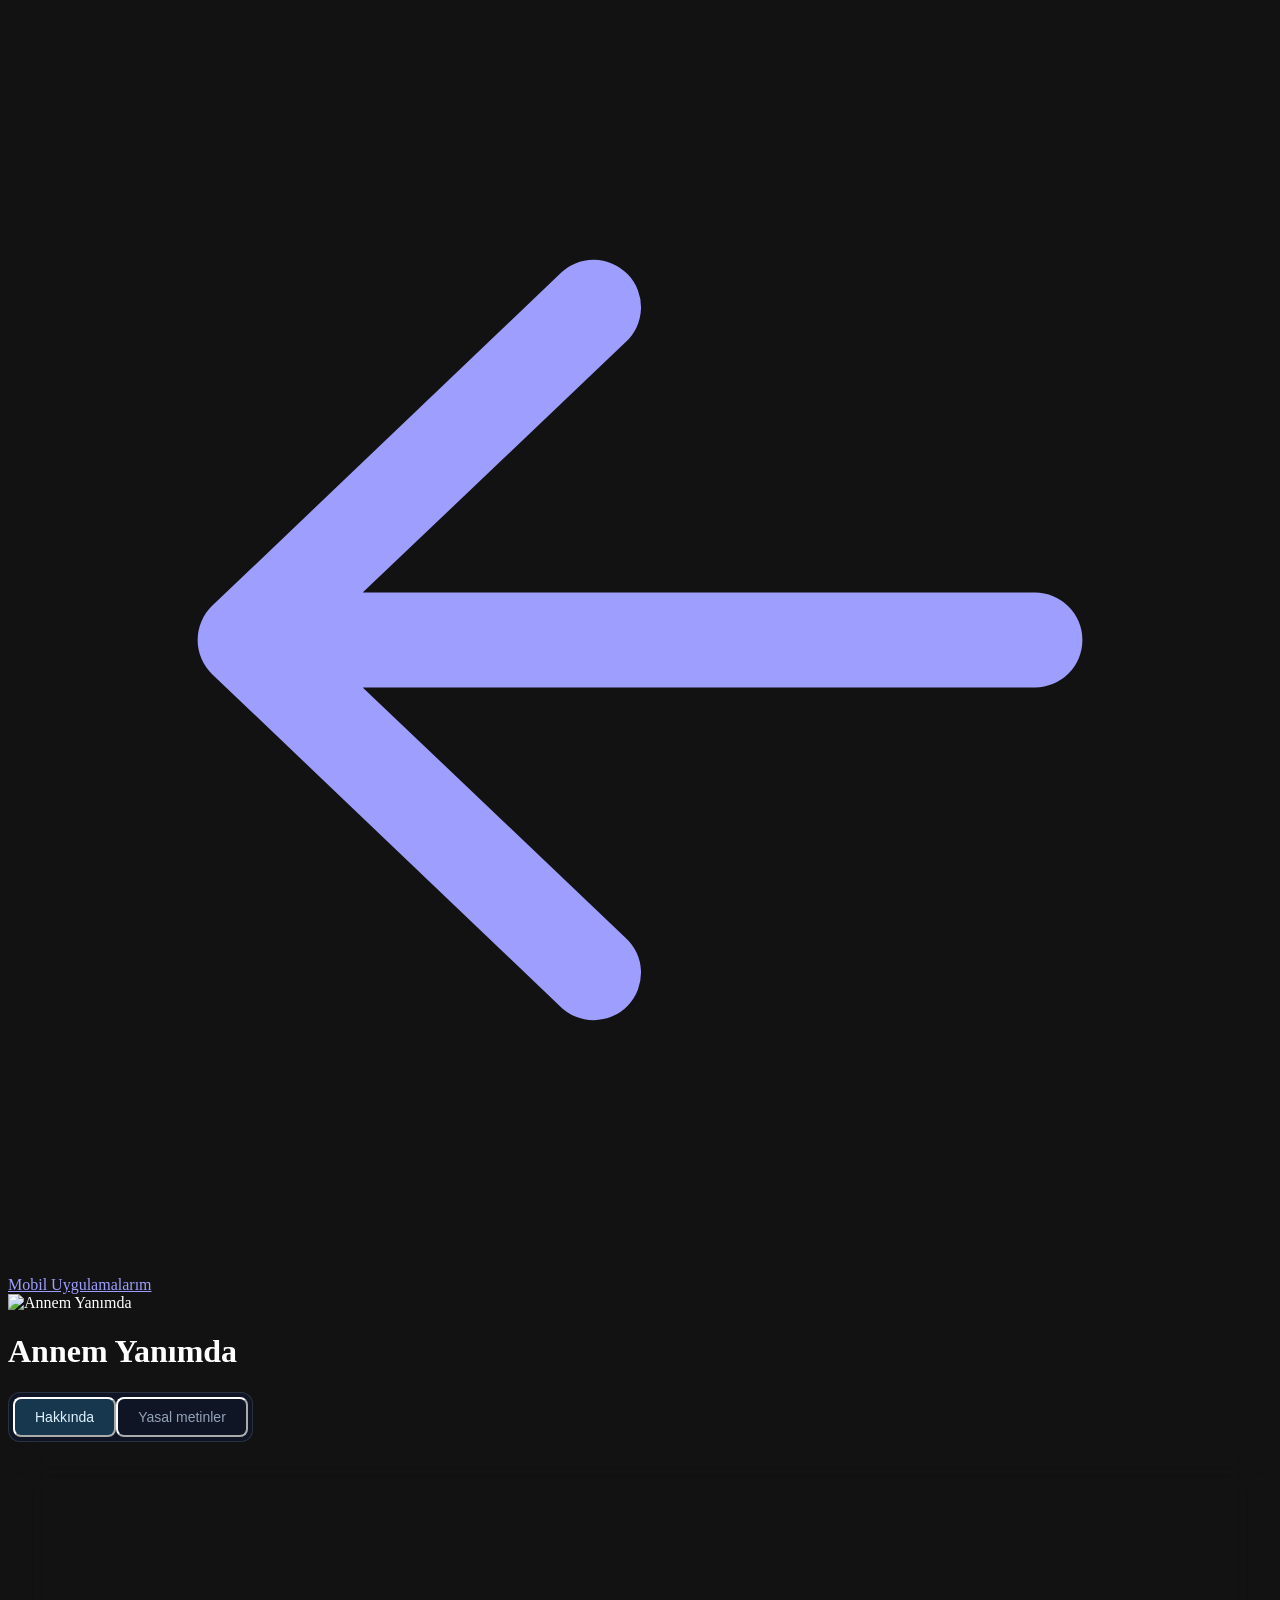
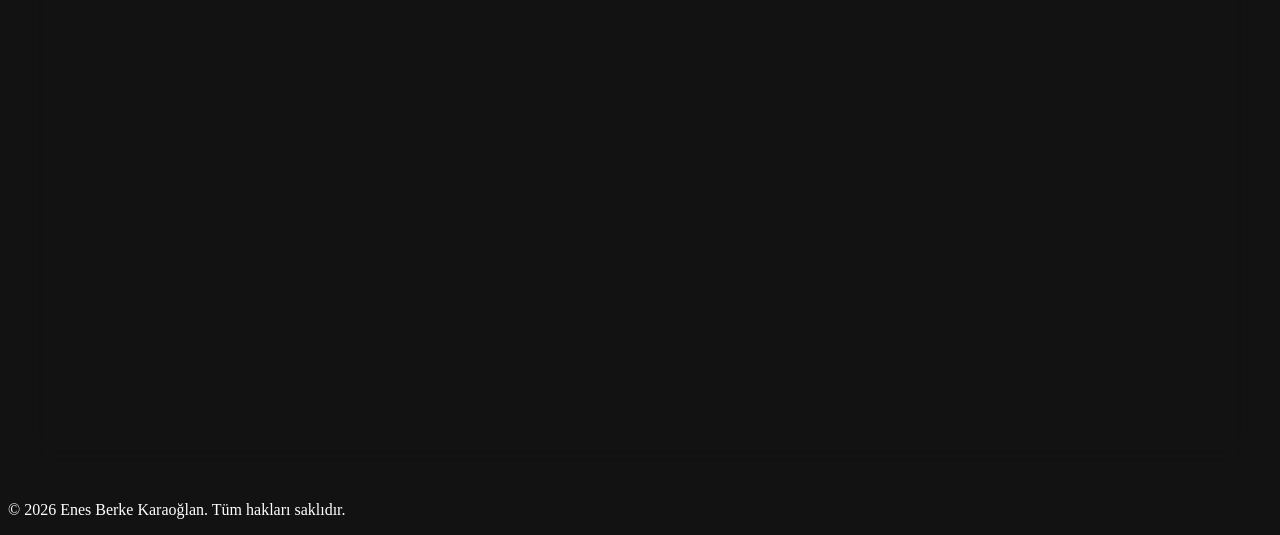
==== annem-yanimda.html @ ff44aa03 "flowday mobilr app upgrade" ====
<!DOCTYPE html>
<html lang="tr">

<head>
  <meta charset="UTF-8" />
  <meta name="viewport" content="width=device-width, initial-scale=1.0" />
  <title>Annem Yanımda · Hakkında & Yasal Metinler</title>
  <meta name="description" content="Annem Yanımda uygulaması hakkında bilgi, özellikler, gizlilik ve yasal metinler." />

  <script src="https://cdn.tailwindcss.com"></script>
  <script>
    tailwind.config = {
      theme: {
        extend: {
          colors: {
            primary: {
              50: '#eef9ff', 100: '#d8efff', 200: '#b5e2ff', 300: '#84cfff',
              400: '#4ab3ff', 500: '#1d8fff', 600: '#0c6fe6', 700: '#0756b4',
              800: '#08488f', 900: '#0b3b72',
            }
          }
        }
      }
    }
  </script>

  <style>
    :root { color-scheme: dark; }
    ::-webkit-scrollbar { width: 8px; }
    ::-webkit-scrollbar-track { background: #020617; }
    ::-webkit-scrollbar-thumb {
      background: linear-gradient(to bottom, #4ab3ff, #a855f7);
      border-radius: 999px;
    }
    .glass {
      background: linear-gradient(135deg, rgba(15, 23, 42, 0.92), rgba(15, 23, 42, 0.78));
      border: 1px solid rgba(148, 163, 184, 0.2);
      box-shadow: 0 10px 40px rgba(0, 0, 0, 0.3);
      backdrop-filter: blur(20px);
    }
    .app-page section { scroll-margin-top: 5rem; }
    /* Tab panels: only active visible */
    .app-tab-panel { display: none; }
    .app-tab-panel.is-active { display: block; }
    /* Segment control */
    .app-tabs { display: inline-flex; padding: 4px; border-radius: 12px; background: rgba(15, 23, 42, 0.8); border: 1px solid rgba(148, 163, 184, 0.2); }
    .app-tab { padding: 10px 20px; border-radius: 8px; font-size: 0.875rem; font-weight: 500; transition: background 0.2s, color 0.2s; }
    .app-tab[aria-selected="false"] { color: rgb(148 163 184); background: transparent; }
    .app-tab[aria-selected="false"]:hover { color: rgb(203 213 225); background: rgba(51, 65, 85, 0.5); }
    .app-tab[aria-selected="true"] { color: rgb(224 242 254); background: rgba(56, 189, 248, 0.2); }
  </style>
</head>

<body class="bg-slate-950 text-slate-50 antialiased">
  <div class="fixed inset-0 -z-10 overflow-hidden">
    <div class="pointer-events-none absolute inset-0 bg-[radial-gradient(circle_at_top,_rgba(59,130,246,0.18),_transparent_50%),radial-gradient(circle_at_bottom,_rgba(8,47,73,0.85),_#020617)]"></div>
  </div>

  <header class="sticky top-0 z-40 border-b border-slate-800/60 bg-slate-950/85 backdrop-blur-xl">
    <div class="mx-auto flex max-w-3xl items-center justify-between px-4 py-3 lg:px-6">
      <a href="index.html#mobile-apps" class="inline-flex items-center gap-2 text-sm font-medium text-slate-300 hover:text-sky-400 transition-colors">
        <svg xmlns="http://www.w3.org/2000/svg" class="h-4 w-4" viewBox="0 0 20 20" fill="currentColor">
          <path fill-rule="evenodd" d="M17 10a.75.75 0 01-.75.75H5.612l4.158 3.96a.75.75 0 11-1.04 1.08l-5.5-5.25a.75.75 0 010-1.08l5.5-5.25a.75.75 0 111.04 1.08L5.612 9.25H16.25A.75.75 0 0117 10z" clip-rule="evenodd" />
        </svg>
        Mobil Uygulamalarım
      </a>
    </div>
  </header>

  <main class="app-page mx-auto max-w-3xl px-4 py-10 lg:px-6 lg:py-14">
    <!-- Hero + Tab bar -->
    <div class="mb-8 flex flex-wrap items-center justify-between gap-4">
      <div class="flex items-center gap-4">
        <div class="flex h-14 w-14 shrink-0 items-center justify-center overflow-hidden rounded-2xl bg-[#7d2f42] ring-1 ring-slate-700/50">
          <img src="./görsel/annemyanimdalogo.png" alt="Annem Yanımda" class="h-11 w-11 object-contain" />
        </div>
        <h1 class="text-xl font-semibold tracking-tight text-slate-50 sm:text-2xl">Annem Yanımda</h1>
      </div>
      <div role="tablist" aria-label="İçerik seçin">
        <div class="app-tabs">
          <button type="button" role="tab" id="tab-hakkinda" aria-selected="true" aria-controls="panel-hakkinda" class="app-tab">Hakkında</button>
          <button type="button" role="tab" id="tab-yasal" aria-selected="false" aria-controls="panel-yasal" class="app-tab">Yasal metinler</button>
        </div>
      </div>
    </div>

    <!-- Hakkında panel -->
    <section id="panel-hakkinda" role="tabpanel" aria-labelledby="tab-hakkinda" class="app-tab-panel is-active mb-16">
      <div class="glass rounded-2xl border border-slate-800/80 p-6 md:p-8">
        <h2 class="text-sm font-semibold uppercase tracking-widest text-sky-400/90">Hakkında</h2>
        <p class="mt-4 text-[0.9375rem] leading-relaxed text-slate-200">
          Annem Yanımda, 0–6 yaş arası çocuğunuzun gelişimini ay ay takip etmenizi ve evde oynayabileceğiniz oyun önerileriyle desteklemenizi sağlayan, gizlilik odaklı bir ebeveyn uygulamasıdır. Tüm veriler yalnızca cihazınızda saklanır; hesap açma veya bulut gerekmez.
        </p>

        <h3 class="mt-8 text-xs font-semibold uppercase tracking-wider text-slate-400">Özellikler</h3>
        <ul class="mt-4 space-y-5 text-[0.9375rem] text-slate-300">
          <li class="flex gap-3">
            <span class="mt-1.5 h-1.5 w-1.5 shrink-0 rounded-full bg-sky-400/80"></span>
            <div>
              <strong class="font-medium text-slate-100">Çocuk profilleri</strong>
              <span class="block mt-0.5 leading-relaxed">Birden fazla çocuk ekleyebilir, ad ve doğum tarihi ile profilleri yönetebilirsiniz. Aktif çocuk seçimiyle tüm içerik o çocuğun yaşına göre ayarlanır. Veriler sadece cihazınızda tutulur.</span>
            </div>
          </li>
          <li class="flex gap-3">
            <span class="mt-1.5 h-1.5 w-1.5 shrink-0 rounded-full bg-sky-400/80"></span>
            <div>
              <strong class="font-medium text-slate-100">Gelişim takibi (0–72 ay)</strong>
              <span class="block mt-0.5 leading-relaxed">Aylık zaman çizelgesi ile çocuğunuzun ayına uygun gelişim dönüm noktalarını görürsünüz. Beş alan takip edilir: Bilişsel (düşünme, öğrenme), İnce Motor (el ve parmak becerileri), Kaba Motor (büyük kas hareketleri, denge), Dil (iletişim, sözcük dağarcığı), Sosyal-Duygusal (ilişkiler, duygu düzenleme).</span>
            </div>
          </li>
          <li class="flex gap-3">
            <span class="mt-1.5 h-1.5 w-1.5 shrink-0 rounded-full bg-sky-400/80"></span>
            <div>
              <strong class="font-medium text-slate-100">Kontrol listeleri</strong>
              <span class="block mt-0.5 leading-relaxed">Her ay için kategori bazlı dönüm noktalarını “tamamlandı” olarak işaretleyebilirsiniz. İlerleme çocuk bazında saklanır ve “Çocuklarım” ekranında özet olarak görünür.</span>
            </div>
          </li>
          <li class="flex gap-3">
            <span class="mt-1.5 h-1.5 w-1.5 shrink-0 rounded-full bg-sky-400/80"></span>
            <div>
              <strong class="font-medium text-slate-100">Bugünün oyunu</strong>
              <span class="block mt-0.5 leading-relaxed">Seçili çocuğun yaşına göre günlük bir oyun/aktivite önerisi sunulur. Süre ve gerekli malzemeler belirtilir; detay ekranında “Nedir?” ve “Neden önemli?” açıklamalarıyla ebeveyn bilgilendirilir.</span>
            </div>
          </li>
          <li class="flex gap-3">
            <span class="mt-1.5 h-1.5 w-1.5 shrink-0 rounded-full bg-sky-400/80"></span>
            <div>
              <strong class="font-medium text-slate-100">Keşfet</strong>
              <span class="block mt-0.5 leading-relaxed">Yaş gruplarına (0–1, 1–2, 2–3, 3–4, 4–5, 5–6 yaş) göre evde yapılabilecek oyun ve aktiviteler listelenir. Her aktivitede kısa açıklama, süre ve malzeme bilgisi; detayda uzman perspektifli açıklamalar yer alır.</span>
            </div>
          </li>
          <li class="flex gap-3">
            <span class="mt-1.5 h-1.5 w-1.5 shrink-0 rounded-full bg-sky-400/80"></span>
            <div>
              <strong class="font-medium text-slate-100">Bilgi kartları</strong>
              <span class="block mt-0.5 leading-relaxed">“Gelişim takibi nasıl işler?”, “Oyun neden önemli?”, “Her çocuk kendine özgüdür”, “Güvenli ve sade oyun”, “Küçük adımlar, büyük etki” gibi başlıklarla ebeveynlere kısa, anlaşılır bilgiler sunulur.</span>
            </div>
          </li>
          <li class="flex gap-3">
            <span class="mt-1.5 h-1.5 w-1.5 shrink-0 rounded-full bg-sky-400/80"></span>
            <div>
              <strong class="font-medium text-slate-100">Çocuklarım özeti</strong>
              <span class="block mt-0.5 leading-relaxed">Tüm çocuklarınızın listesi, seçili çocuk işareti ve o ay için kontrol listesi ilerlemesi (tamamlanan / toplam) tek ekranda gösterilir. İsterseniz çocuk bazında detaylı istatistik modali açılır.</span>
            </div>
          </li>
          <li class="flex gap-3">
            <span class="mt-1.5 h-1.5 w-1.5 shrink-0 rounded-full bg-sky-400/80"></span>
            <div>
              <strong class="font-medium text-slate-100">Detay modalleri</strong>
              <span class="block mt-0.5 leading-relaxed">Hem dönüm noktaları hem de aktiviteler için “Nedir?” ve “Neden önemli?” (çocuk gelişimi perspektifi) açıklamaları okunabilir; dönüm noktaları için liste üzerinden tamamlandı işaretlemesi yapılabilir.</span>
            </div>
          </li>
        </ul>

        <div class="mt-8 rounded-xl border border-slate-700/50 bg-slate-800/30 p-4">
          <h4 class="text-xs font-semibold uppercase tracking-wider text-slate-400">Gizlilik ve veri</h4>
          <p class="mt-2 text-[0.9375rem] leading-relaxed text-slate-300">
            Annem Yanımda Local-First’tür: çocuk adı, doğum tarihi ve kontrol listesi ilerlemesi yalnızca cihazınızda saklanır. Sunucuya veya üçüncü taraflara gönderilmez. Uygulamayı sildiğinizde bu veriler de silinir.
          </p>
        </div>

        <div class="mt-4 rounded-xl border border-amber-500/20 bg-amber-500/5 p-4">
          <h4 class="text-xs font-semibold uppercase tracking-wider text-amber-200/90">Önemli not</h4>
          <p class="mt-2 text-[0.9375rem] leading-relaxed text-slate-300">
            Bu uygulama tıbbi veya sağlık hizmeti sunmaz. İçerik yalnızca bilgilendirme ve ebeveynlere destek amaçlıdır; uzman önerisi veya tanı yerine geçmez. Gelişim veya sağlıkla ilgili endişeniz varsa bir sağlık veya gelişim uzmanına danışınız.
          </p>
        </div>
      </div>
    </section>

    <!-- Yasal metinler panel -->
    <section id="panel-yasal" role="tabpanel" aria-labelledby="tab-yasal" class="app-tab-panel mb-16" hidden>
      <div class="glass rounded-2xl border border-slate-800/80 p-6 md:p-8">
        <h2 class="text-sm font-semibold uppercase tracking-widest text-sky-400/90">Yasal metinler</h2>
        <p class="mt-1 text-xs text-slate-400">Annem Yanımda uygulaması</p>

        <div class="mt-6 space-y-6 text-[0.9375rem] text-slate-200">
          <div class="border-l-2 border-slate-700/80 pl-4">
            <h3 class="font-semibold text-slate-100">1. Sorumluluk reddi</h3>
            <p class="mt-1.5 leading-relaxed">
              Bu uygulama tıbbi veya sağlık hizmeti sunmaz. İçerik yalnızca bilgilendirme ve ebeveynlere destek amaçlıdır; uzman önerisi veya tanı yerine geçmez. Gelişim veya sağlıkla ilgili endişeniz varsa lütfen bir sağlık veya gelişim uzmanına danışın.
            </p>
          </div>
          <div class="border-l-2 border-slate-700/80 pl-4">
            <h3 class="font-semibold text-slate-100">2. Gizlilik ve veri</h3>
            <p class="mt-1.5 leading-relaxed">
              Uygulama verilerinizi yalnızca cihazınızda saklar; sunucuya veya üçüncü taraflara gönderilmez. Çocuk profilleri, doğum tarihi ve kontrol listesi ilerlemesi cihaz hafızasında tutulur. Uygulamayı kaldırdığınızda bu veriler silinir.
            </p>
          </div>
          <div class="border-l-2 border-slate-700/80 pl-4">
            <h3 class="font-semibold text-slate-100">3. KVKK</h3>
            <p class="mt-1.5 leading-relaxed">
              Kişisel verileriniz (çocuk adı, doğum tarihi ve uygulama içi işaretlemeler) yalnızca uygulamanın çalışması için cihazınızda işlenir. Veriler toplu olarak veya anonim olarak üçüncü taraflarla paylaşılmaz. Veri sorumlusu uygulama geliştiricisidir.
            </p>
          </div>
          <div class="border-l-2 border-slate-700/80 pl-4">
            <h3 class="font-semibold text-slate-100">4. Kullanım koşulları</h3>
            <p class="mt-1.5 leading-relaxed">
              Uygulamayı kullanarak içeriğin bilgilendirme amaçlı olduğunu ve profesyonel tavsiye yerine geçmediğini kabul etmiş olursunuz. İçerikler genel gelişim bilgisi niteliğindedir; kişiye özel değerlendirme yapılmaz.
            </p>
          </div>
        </div>
      </div>
    </section>
  </main>

  <footer class="mt-16 border-t border-slate-800/80 bg-slate-950/90">
    <div class="mx-auto max-w-3xl px-4 py-4 text-center text-[0.68rem] text-slate-500 lg:px-6">
      <p>© <span id="year"></span> Enes Berke Karaoğlan. Tüm hakları saklıdır.</p>
    </div>
  </footer>

  <script>
    document.getElementById('year').textContent = new Date().getFullYear();

    (function () {
      var tabList = document.querySelector('[role="tablist"]');
      var tabs = document.querySelectorAll('[role="tab"]');
      var panels = document.querySelectorAll('[role="tabpanel"]');

      function setActiveTab(activeId) {
        var isYasal = activeId === 'tab-yasal';
        tabs.forEach(function (t) {
          var selected = t.id === activeId;
          t.setAttribute('aria-selected', selected);
        });
        panels.forEach(function (p) {
          var show = (p.id === 'panel-yasal') === isYasal;
          p.classList.toggle('is-active', show);
          p.hidden = !show;
        });
        history.replaceState(null, '', '#' + (isYasal ? 'yasal-metinler' : 'hakkinda'));
      }

      tabs.forEach(function (tab) {
        tab.addEventListener('click', function () { setActiveTab(this.id); });
        tab.addEventListener('keydown', function (e) {
          var idx = Array.prototype.indexOf.call(tabs, this);
          if (e.key === 'ArrowRight' && idx < tabs.length - 1) { tabs[idx + 1].focus(); e.preventDefault(); }
          if (e.key === 'ArrowLeft' && idx > 0) { tabs[idx - 1].focus(); e.preventDefault(); }
        });
      });

      if (window.location.hash === '#yasal-metinler') setActiveTab('tab-yasal');
    })();
  </script>
</body>

</html>
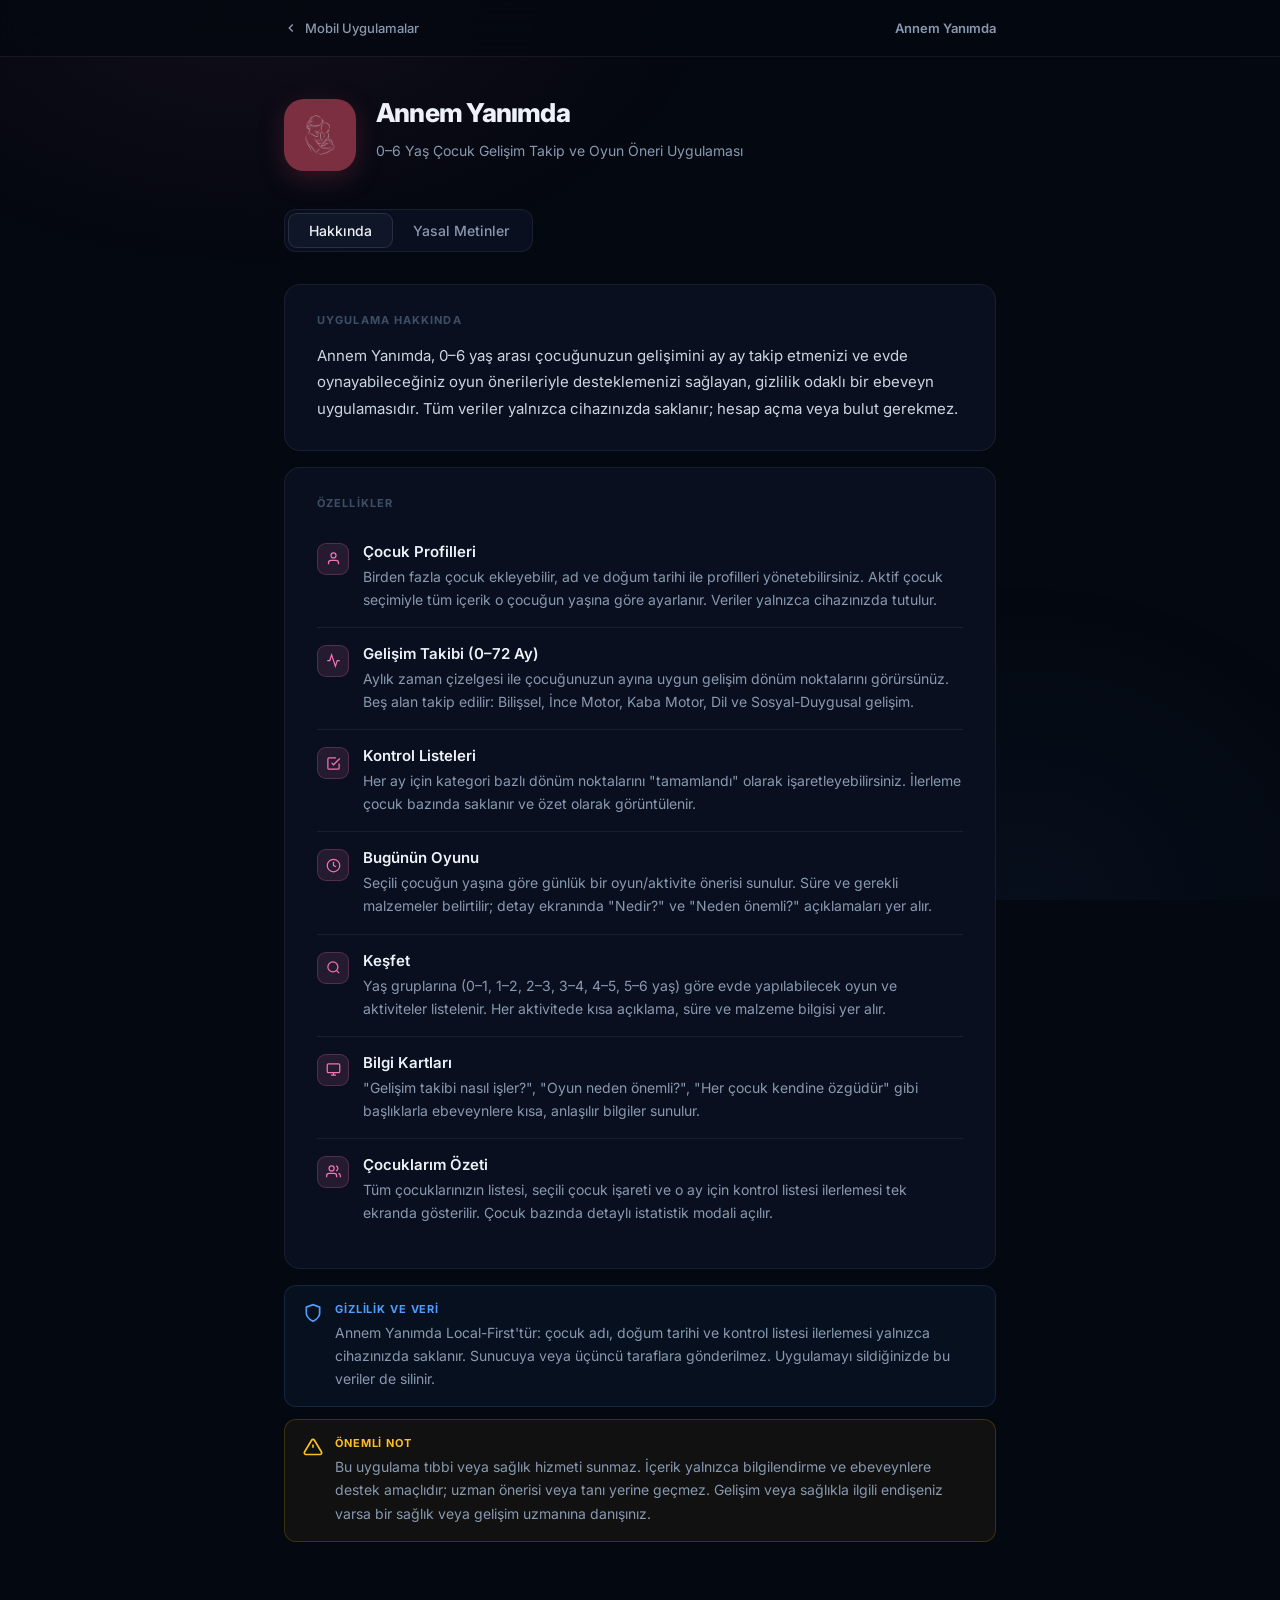
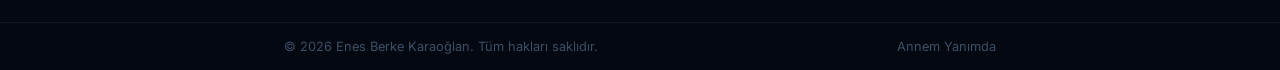
==== commit 05a84c26: "upgrade" ====
--- a/annem-yanimda.html
+++ b/annem-yanimda.html
@@ -5,208 +5,469 @@
   <meta charset="UTF-8" />
   <meta name="viewport" content="width=device-width, initial-scale=1.0" />
   <title>Annem Yanımda · Hakkında & Yasal Metinler</title>
-  <meta name="description" content="Annem Yanımda uygulaması hakkında bilgi, özellikler, gizlilik ve yasal metinler." />
-
-  <script src="https://cdn.tailwindcss.com"></script>
-  <script>
-    tailwind.config = {
-      theme: {
-        extend: {
-          colors: {
-            primary: {
-              50: '#eef9ff', 100: '#d8efff', 200: '#b5e2ff', 300: '#84cfff',
-              400: '#4ab3ff', 500: '#1d8fff', 600: '#0c6fe6', 700: '#0756b4',
-              800: '#08488f', 900: '#0b3b72',
-            }
-          }
-        }
-      }
-    }
-  </script>
+  <meta name="description" content="Annem Yanımda — 0–6 yaş çocuk gelişim takip ve oyun öneri uygulaması. Hakkında, özellikler ve yasal metinler." />
+
+  <link rel="preconnect" href="https://fonts.googleapis.com">
+  <link rel="preconnect" href="https://fonts.gstatic.com" crossorigin>
+  <link href="https://fonts.googleapis.com/css2?family=Inter:ital,opsz,wght@0,14..32,300;0,14..32,400;0,14..32,500;0,14..32,600;0,14..32,700;0,14..32,800&display=swap" rel="stylesheet">
 
   <style>
-    :root { color-scheme: dark; }
-    ::-webkit-scrollbar { width: 8px; }
-    ::-webkit-scrollbar-track { background: #020617; }
-    ::-webkit-scrollbar-thumb {
-      background: linear-gradient(to bottom, #4ab3ff, #a855f7);
-      border-radius: 999px;
-    }
-    .glass {
-      background: linear-gradient(135deg, rgba(15, 23, 42, 0.92), rgba(15, 23, 42, 0.78));
-      border: 1px solid rgba(148, 163, 184, 0.2);
-      box-shadow: 0 10px 40px rgba(0, 0, 0, 0.3);
+    *, *::before, *::after { box-sizing: border-box; }
+
+    :root {
+      --bg: #040810;
+      --surface: #090f1e;
+      --surface-2: #0e1627;
+      --border: rgba(255,255,255,0.065);
+      --border-m: rgba(255,255,255,0.11);
+      --text: #eef2f8;
+      --muted: #8899b0;
+      --faint: #3d4f66;
+      --accent: #f472b6;
+      --accent-soft: rgba(244,114,182,0.12);
+      --accent-border: rgba(244,114,182,0.22);
+    }
+
+    html { scroll-behavior: smooth; }
+
+    body {
+      background-color: var(--bg);
+      color: var(--text);
+      font-family: 'Inter', -apple-system, BlinkMacSystemFont, sans-serif;
+      -webkit-font-smoothing: antialiased;
+      margin: 0;
+      overflow-x: hidden;
+    }
+
+    ::-webkit-scrollbar { width: 5px; }
+    ::-webkit-scrollbar-track { background: var(--bg); }
+    ::-webkit-scrollbar-thumb { background: var(--surface-2); border-radius: 9999px; }
+
+    /* Background */
+    .bg-blob {
+      position: fixed;
+      inset: 0;
+      z-index: 0;
+      pointer-events: none;
+      background:
+        radial-gradient(ellipse 60% 50% at 20% 0%, rgba(244,114,182,0.06), transparent 60%),
+        radial-gradient(ellipse 50% 60% at 80% 100%, rgba(79,158,255,0.05), transparent 60%);
+    }
+
+    /* Header */
+    .header {
+      position: sticky;
+      top: 0;
+      z-index: 50;
+      background: rgba(4,8,16,0.8);
       backdrop-filter: blur(20px);
-    }
-    .app-page section { scroll-margin-top: 5rem; }
-    /* Tab panels: only active visible */
-    .app-tab-panel { display: none; }
-    .app-tab-panel.is-active { display: block; }
-    /* Segment control */
-    .app-tabs { display: inline-flex; padding: 4px; border-radius: 12px; background: rgba(15, 23, 42, 0.8); border: 1px solid rgba(148, 163, 184, 0.2); }
-    .app-tab { padding: 10px 20px; border-radius: 8px; font-size: 0.875rem; font-weight: 500; transition: background 0.2s, color 0.2s; }
-    .app-tab[aria-selected="false"] { color: rgb(148 163 184); background: transparent; }
-    .app-tab[aria-selected="false"]:hover { color: rgb(203 213 225); background: rgba(51, 65, 85, 0.5); }
-    .app-tab[aria-selected="true"] { color: rgb(224 242 254); background: rgba(56, 189, 248, 0.2); }
+      border-bottom: 1px solid var(--border);
+    }
+    .header-inner {
+      max-width: 760px;
+      margin: 0 auto;
+      padding: 0 24px;
+      height: 56px;
+      display: flex;
+      align-items: center;
+      justify-content: space-between;
+    }
+    .back-link {
+      display: inline-flex;
+      align-items: center;
+      gap: 7px;
+      font-size: 0.8125rem;
+      font-weight: 500;
+      color: var(--muted);
+      text-decoration: none;
+      transition: color 0.15s;
+    }
+    .back-link:hover { color: var(--text); }
+
+    /* Main */
+    main {
+      max-width: 760px;
+      margin: 0 auto;
+      padding: 40px 24px 80px;
+      position: relative;
+      z-index: 1;
+    }
+
+    /* App hero */
+    .app-hero {
+      display: flex;
+      align-items: center;
+      gap: 20px;
+      margin-bottom: 36px;
+    }
+    .app-icon {
+      width: 72px;
+      height: 72px;
+      border-radius: 20px;
+      overflow: hidden;
+      flex-shrink: 0;
+      display: flex;
+      align-items: center;
+      justify-content: center;
+      background: #7d2f42;
+      box-shadow: 0 8px 24px rgba(125,47,66,0.35);
+    }
+    .app-icon img { width: 58px; height: 58px; object-fit: contain; }
+    .app-title {
+      font-size: 1.625rem;
+      font-weight: 800;
+      letter-spacing: -0.03em;
+      color: var(--text);
+      margin: 0 0 4px;
+    }
+    .app-subtitle {
+      font-size: 0.875rem;
+      color: var(--muted);
+    }
+
+    /* Tab control */
+    .tab-bar {
+      display: inline-flex;
+      padding: 3px;
+      background: var(--surface);
+      border: 1px solid var(--border);
+      border-radius: 12px;
+      margin-bottom: 32px;
+    }
+    .tab-btn {
+      padding: 8px 20px;
+      border-radius: 9px;
+      border: none;
+      background: transparent;
+      color: var(--muted);
+      font-size: 0.875rem;
+      font-weight: 500;
+      cursor: pointer;
+      transition: background 0.15s, color 0.15s;
+      font-family: inherit;
+    }
+    .tab-btn:hover { color: var(--text); }
+    .tab-btn[aria-selected="true"] {
+      background: var(--surface-2);
+      color: var(--text);
+      border: 1px solid var(--border-m);
+    }
+
+    /* Panel */
+    .tab-panel { display: none; }
+    .tab-panel.active { display: block; }
+
+    /* Card */
+    .card {
+      background: var(--surface);
+      border: 1px solid var(--border);
+      border-radius: 16px;
+      padding: 28px 32px;
+      margin-bottom: 16px;
+    }
+
+    .card-title {
+      font-size: 0.6875rem;
+      font-weight: 700;
+      letter-spacing: 0.1em;
+      text-transform: uppercase;
+      color: var(--faint);
+      margin: 0 0 16px;
+    }
+
+    /* Feature list */
+    .feature-list {
+      list-style: none;
+      padding: 0;
+      margin: 0;
+      display: flex;
+      flex-direction: column;
+      gap: 0;
+    }
+    .feature-item {
+      display: grid;
+      grid-template-columns: auto 1fr;
+      gap: 14px;
+      padding: 16px 0;
+      border-bottom: 1px solid var(--border);
+    }
+    .feature-item:last-child { border-bottom: none; }
+    .feature-icon {
+      width: 32px;
+      height: 32px;
+      border-radius: 9px;
+      background: var(--accent-soft);
+      border: 1px solid var(--accent-border);
+      display: flex;
+      align-items: center;
+      justify-content: center;
+      flex-shrink: 0;
+      margin-top: 1px;
+    }
+    .feature-icon svg { color: var(--accent); }
+    .feature-name {
+      font-size: 0.9375rem;
+      font-weight: 600;
+      color: var(--text);
+      margin-bottom: 4px;
+    }
+    .feature-desc {
+      font-size: 0.875rem;
+      color: var(--muted);
+      line-height: 1.65;
+      margin: 0;
+    }
+
+    /* Notice box */
+    .notice {
+      padding: 16px 18px;
+      border-radius: 12px;
+      display: flex;
+      gap: 12px;
+      align-items: flex-start;
+    }
+    .notice-privacy {
+      background: rgba(79,158,255,0.06);
+      border: 1px solid rgba(79,158,255,0.15);
+    }
+    .notice-warning {
+      background: rgba(251,191,36,0.05);
+      border: 1px solid rgba(251,191,36,0.18);
+    }
+    .notice-icon {
+      width: 20px;
+      height: 20px;
+      flex-shrink: 0;
+      margin-top: 1px;
+    }
+    .notice p { font-size: 0.875rem; color: var(--muted); line-height: 1.65; margin: 0; }
+
+    /* Legal items */
+    .legal-item {
+      padding: 20px 0;
+      border-bottom: 1px solid var(--border);
+    }
+    .legal-item:last-child { border-bottom: none; }
+    .legal-num {
+      font-size: 0.6875rem;
+      font-weight: 700;
+      letter-spacing: 0.08em;
+      text-transform: uppercase;
+      color: var(--accent);
+      margin-bottom: 6px;
+    }
+    .legal-title {
+      font-size: 1rem;
+      font-weight: 700;
+      color: var(--text);
+      margin: 0 0 8px;
+    }
+    .legal-text {
+      font-size: 0.875rem;
+      color: var(--muted);
+      line-height: 1.7;
+      margin: 0;
+    }
+
+    /* Footer */
+    footer {
+      border-top: 1px solid var(--border);
+      position: relative;
+      z-index: 1;
+    }
+    .footer-inner {
+      max-width: 760px;
+      margin: 0 auto;
+      padding: 16px 24px;
+      display: flex;
+      align-items: center;
+      justify-content: space-between;
+      gap: 12px;
+      flex-wrap: wrap;
+    }
+    footer p { font-size: 0.8rem; color: var(--faint); margin: 0; }
   </style>
 </head>
 
-<body class="bg-slate-950 text-slate-50 antialiased">
-  <div class="fixed inset-0 -z-10 overflow-hidden">
-    <div class="pointer-events-none absolute inset-0 bg-[radial-gradient(circle_at_top,_rgba(59,130,246,0.18),_transparent_50%),radial-gradient(circle_at_bottom,_rgba(8,47,73,0.85),_#020617)]"></div>
-  </div>
-
-  <header class="sticky top-0 z-40 border-b border-slate-800/60 bg-slate-950/85 backdrop-blur-xl">
-    <div class="mx-auto flex max-w-3xl items-center justify-between px-4 py-3 lg:px-6">
-      <a href="index.html#mobile-apps" class="inline-flex items-center gap-2 text-sm font-medium text-slate-300 hover:text-sky-400 transition-colors">
-        <svg xmlns="http://www.w3.org/2000/svg" class="h-4 w-4" viewBox="0 0 20 20" fill="currentColor">
-          <path fill-rule="evenodd" d="M17 10a.75.75 0 01-.75.75H5.612l4.158 3.96a.75.75 0 11-1.04 1.08l-5.5-5.25a.75.75 0 010-1.08l5.5-5.25a.75.75 0 111.04 1.08L5.612 9.25H16.25A.75.75 0 0117 10z" clip-rule="evenodd" />
-        </svg>
-        Mobil Uygulamalarım
+<body>
+  <div class="bg-blob"></div>
+
+  <header class="header">
+    <div class="header-inner">
+      <a href="index.html#mobile-apps" class="back-link">
+        <svg xmlns="http://www.w3.org/2000/svg" width="14" height="14" viewBox="0 0 24 24" fill="none" stroke="currentColor" stroke-width="2.5"><path d="m15 18-6-6 6-6"/></svg>
+        Mobil Uygulamalar
       </a>
+      <span style="font-size:0.8125rem; font-weight:600; color:var(--muted);">Annem Yanımda</span>
     </div>
   </header>
 
-  <main class="app-page mx-auto max-w-3xl px-4 py-10 lg:px-6 lg:py-14">
-    <!-- Hero + Tab bar -->
-    <div class="mb-8 flex flex-wrap items-center justify-between gap-4">
-      <div class="flex items-center gap-4">
-        <div class="flex h-14 w-14 shrink-0 items-center justify-center overflow-hidden rounded-2xl bg-[#7d2f42] ring-1 ring-slate-700/50">
-          <img src="./görsel/annemyanimdalogo.png" alt="Annem Yanımda" class="h-11 w-11 object-contain" />
-        </div>
-        <h1 class="text-xl font-semibold tracking-tight text-slate-50 sm:text-2xl">Annem Yanımda</h1>
-      </div>
-      <div role="tablist" aria-label="İçerik seçin">
-        <div class="app-tabs">
-          <button type="button" role="tab" id="tab-hakkinda" aria-selected="true" aria-controls="panel-hakkinda" class="app-tab">Hakkında</button>
-          <button type="button" role="tab" id="tab-yasal" aria-selected="false" aria-controls="panel-yasal" class="app-tab">Yasal metinler</button>
-        </div>
+  <main>
+    <!-- App Hero -->
+    <div class="app-hero">
+      <div class="app-icon">
+        <img src="./görsel/annemyanimdalogo.png" alt="Annem Yanımda" loading="lazy" />
+      </div>
+      <div>
+        <h1 class="app-title">Annem Yanımda</h1>
+        <p class="app-subtitle">0–6 Yaş Çocuk Gelişim Takip ve Oyun Öneri Uygulaması</p>
       </div>
     </div>
 
-    <!-- Hakkında panel -->
-    <section id="panel-hakkinda" role="tabpanel" aria-labelledby="tab-hakkinda" class="app-tab-panel is-active mb-16">
-      <div class="glass rounded-2xl border border-slate-800/80 p-6 md:p-8">
-        <h2 class="text-sm font-semibold uppercase tracking-widest text-sky-400/90">Hakkında</h2>
-        <p class="mt-4 text-[0.9375rem] leading-relaxed text-slate-200">
+    <!-- Tab Bar -->
+    <div role="tablist" aria-label="İçerik seçin">
+      <div class="tab-bar">
+        <button type="button" role="tab" id="tab-hakkinda" aria-selected="true" aria-controls="panel-hakkinda" class="tab-btn">Hakkında</button>
+        <button type="button" role="tab" id="tab-yasal" aria-selected="false" aria-controls="panel-yasal" class="tab-btn">Yasal Metinler</button>
+      </div>
+    </div>
+
+    <!-- Hakkında Panel -->
+    <div id="panel-hakkinda" role="tabpanel" aria-labelledby="tab-hakkinda" class="tab-panel active">
+
+      <!-- Description -->
+      <div class="card">
+        <div class="card-title">Uygulama Hakkında</div>
+        <p style="font-size:0.9375rem; color:#cbd5e1; line-height:1.75; margin:0;">
           Annem Yanımda, 0–6 yaş arası çocuğunuzun gelişimini ay ay takip etmenizi ve evde oynayabileceğiniz oyun önerileriyle desteklemenizi sağlayan, gizlilik odaklı bir ebeveyn uygulamasıdır. Tüm veriler yalnızca cihazınızda saklanır; hesap açma veya bulut gerekmez.
         </p>
-
-        <h3 class="mt-8 text-xs font-semibold uppercase tracking-wider text-slate-400">Özellikler</h3>
-        <ul class="mt-4 space-y-5 text-[0.9375rem] text-slate-300">
-          <li class="flex gap-3">
-            <span class="mt-1.5 h-1.5 w-1.5 shrink-0 rounded-full bg-sky-400/80"></span>
-            <div>
-              <strong class="font-medium text-slate-100">Çocuk profilleri</strong>
-              <span class="block mt-0.5 leading-relaxed">Birden fazla çocuk ekleyebilir, ad ve doğum tarihi ile profilleri yönetebilirsiniz. Aktif çocuk seçimiyle tüm içerik o çocuğun yaşına göre ayarlanır. Veriler sadece cihazınızda tutulur.</span>
-            </div>
-          </li>
-          <li class="flex gap-3">
-            <span class="mt-1.5 h-1.5 w-1.5 shrink-0 rounded-full bg-sky-400/80"></span>
-            <div>
-              <strong class="font-medium text-slate-100">Gelişim takibi (0–72 ay)</strong>
-              <span class="block mt-0.5 leading-relaxed">Aylık zaman çizelgesi ile çocuğunuzun ayına uygun gelişim dönüm noktalarını görürsünüz. Beş alan takip edilir: Bilişsel (düşünme, öğrenme), İnce Motor (el ve parmak becerileri), Kaba Motor (büyük kas hareketleri, denge), Dil (iletişim, sözcük dağarcığı), Sosyal-Duygusal (ilişkiler, duygu düzenleme).</span>
-            </div>
-          </li>
-          <li class="flex gap-3">
-            <span class="mt-1.5 h-1.5 w-1.5 shrink-0 rounded-full bg-sky-400/80"></span>
-            <div>
-              <strong class="font-medium text-slate-100">Kontrol listeleri</strong>
-              <span class="block mt-0.5 leading-relaxed">Her ay için kategori bazlı dönüm noktalarını “tamamlandı” olarak işaretleyebilirsiniz. İlerleme çocuk bazında saklanır ve “Çocuklarım” ekranında özet olarak görünür.</span>
-            </div>
-          </li>
-          <li class="flex gap-3">
-            <span class="mt-1.5 h-1.5 w-1.5 shrink-0 rounded-full bg-sky-400/80"></span>
-            <div>
-              <strong class="font-medium text-slate-100">Bugünün oyunu</strong>
-              <span class="block mt-0.5 leading-relaxed">Seçili çocuğun yaşına göre günlük bir oyun/aktivite önerisi sunulur. Süre ve gerekli malzemeler belirtilir; detay ekranında “Nedir?” ve “Neden önemli?” açıklamalarıyla ebeveyn bilgilendirilir.</span>
-            </div>
-          </li>
-          <li class="flex gap-3">
-            <span class="mt-1.5 h-1.5 w-1.5 shrink-0 rounded-full bg-sky-400/80"></span>
-            <div>
-              <strong class="font-medium text-slate-100">Keşfet</strong>
-              <span class="block mt-0.5 leading-relaxed">Yaş gruplarına (0–1, 1–2, 2–3, 3–4, 4–5, 5–6 yaş) göre evde yapılabilecek oyun ve aktiviteler listelenir. Her aktivitede kısa açıklama, süre ve malzeme bilgisi; detayda uzman perspektifli açıklamalar yer alır.</span>
-            </div>
-          </li>
-          <li class="flex gap-3">
-            <span class="mt-1.5 h-1.5 w-1.5 shrink-0 rounded-full bg-sky-400/80"></span>
-            <div>
-              <strong class="font-medium text-slate-100">Bilgi kartları</strong>
-              <span class="block mt-0.5 leading-relaxed">“Gelişim takibi nasıl işler?”, “Oyun neden önemli?”, “Her çocuk kendine özgüdür”, “Güvenli ve sade oyun”, “Küçük adımlar, büyük etki” gibi başlıklarla ebeveynlere kısa, anlaşılır bilgiler sunulur.</span>
-            </div>
-          </li>
-          <li class="flex gap-3">
-            <span class="mt-1.5 h-1.5 w-1.5 shrink-0 rounded-full bg-sky-400/80"></span>
-            <div>
-              <strong class="font-medium text-slate-100">Çocuklarım özeti</strong>
-              <span class="block mt-0.5 leading-relaxed">Tüm çocuklarınızın listesi, seçili çocuk işareti ve o ay için kontrol listesi ilerlemesi (tamamlanan / toplam) tek ekranda gösterilir. İsterseniz çocuk bazında detaylı istatistik modali açılır.</span>
-            </div>
-          </li>
-          <li class="flex gap-3">
-            <span class="mt-1.5 h-1.5 w-1.5 shrink-0 rounded-full bg-sky-400/80"></span>
-            <div>
-              <strong class="font-medium text-slate-100">Detay modalleri</strong>
-              <span class="block mt-0.5 leading-relaxed">Hem dönüm noktaları hem de aktiviteler için “Nedir?” ve “Neden önemli?” (çocuk gelişimi perspektifi) açıklamaları okunabilir; dönüm noktaları için liste üzerinden tamamlandı işaretlemesi yapılabilir.</span>
-            </div>
-          </li>
+      </div>
+
+      <!-- Features -->
+      <div class="card">
+        <div class="card-title">Özellikler</div>
+        <ul class="feature-list">
+
+          <li class="feature-item">
+            <div class="feature-icon">
+              <svg xmlns="http://www.w3.org/2000/svg" width="15" height="15" viewBox="0 0 24 24" fill="none" stroke="currentColor" stroke-width="2"><path d="M20 21v-2a4 4 0 0 0-4-4H8a4 4 0 0 0-4 4v2"/><circle cx="12" cy="7" r="4"/></svg>
+            </div>
+            <div>
+              <div class="feature-name">Çocuk Profilleri</div>
+              <p class="feature-desc">Birden fazla çocuk ekleyebilir, ad ve doğum tarihi ile profilleri yönetebilirsiniz. Aktif çocuk seçimiyle tüm içerik o çocuğun yaşına göre ayarlanır. Veriler yalnızca cihazınızda tutulur.</p>
+            </div>
+          </li>
+
+          <li class="feature-item">
+            <div class="feature-icon">
+              <svg xmlns="http://www.w3.org/2000/svg" width="15" height="15" viewBox="0 0 24 24" fill="none" stroke="currentColor" stroke-width="2"><polyline points="22 12 18 12 15 21 9 3 6 12 2 12"/></svg>
+            </div>
+            <div>
+              <div class="feature-name">Gelişim Takibi (0–72 Ay)</div>
+              <p class="feature-desc">Aylık zaman çizelgesi ile çocuğunuzun ayına uygun gelişim dönüm noktalarını görürsünüz. Beş alan takip edilir: Bilişsel, İnce Motor, Kaba Motor, Dil ve Sosyal-Duygusal gelişim.</p>
+            </div>
+          </li>
+
+          <li class="feature-item">
+            <div class="feature-icon">
+              <svg xmlns="http://www.w3.org/2000/svg" width="15" height="15" viewBox="0 0 24 24" fill="none" stroke="currentColor" stroke-width="2"><polyline points="9 11 12 14 22 4"/><path d="M21 12v7a2 2 0 0 1-2 2H5a2 2 0 0 1-2-2V5a2 2 0 0 1 2-2h11"/></svg>
+            </div>
+            <div>
+              <div class="feature-name">Kontrol Listeleri</div>
+              <p class="feature-desc">Her ay için kategori bazlı dönüm noktalarını "tamamlandı" olarak işaretleyebilirsiniz. İlerleme çocuk bazında saklanır ve özet olarak görüntülenir.</p>
+            </div>
+          </li>
+
+          <li class="feature-item">
+            <div class="feature-icon">
+              <svg xmlns="http://www.w3.org/2000/svg" width="15" height="15" viewBox="0 0 24 24" fill="none" stroke="currentColor" stroke-width="2"><circle cx="12" cy="12" r="10"/><polyline points="12 6 12 12 16 14"/></svg>
+            </div>
+            <div>
+              <div class="feature-name">Bugünün Oyunu</div>
+              <p class="feature-desc">Seçili çocuğun yaşına göre günlük bir oyun/aktivite önerisi sunulur. Süre ve gerekli malzemeler belirtilir; detay ekranında "Nedir?" ve "Neden önemli?" açıklamaları yer alır.</p>
+            </div>
+          </li>
+
+          <li class="feature-item">
+            <div class="feature-icon">
+              <svg xmlns="http://www.w3.org/2000/svg" width="15" height="15" viewBox="0 0 24 24" fill="none" stroke="currentColor" stroke-width="2"><circle cx="11" cy="11" r="8"/><line x1="21" y1="21" x2="16.65" y2="16.65"/></svg>
+            </div>
+            <div>
+              <div class="feature-name">Keşfet</div>
+              <p class="feature-desc">Yaş gruplarına (0–1, 1–2, 2–3, 3–4, 4–5, 5–6 yaş) göre evde yapılabilecek oyun ve aktiviteler listelenir. Her aktivitede kısa açıklama, süre ve malzeme bilgisi yer alır.</p>
+            </div>
+          </li>
+
+          <li class="feature-item">
+            <div class="feature-icon">
+              <svg xmlns="http://www.w3.org/2000/svg" width="15" height="15" viewBox="0 0 24 24" fill="none" stroke="currentColor" stroke-width="2"><rect x="2" y="3" width="20" height="14" rx="2" ry="2"/><line x1="8" y1="21" x2="16" y2="21"/><line x1="12" y1="17" x2="12" y2="21"/></svg>
+            </div>
+            <div>
+              <div class="feature-name">Bilgi Kartları</div>
+              <p class="feature-desc">"Gelişim takibi nasıl işler?", "Oyun neden önemli?", "Her çocuk kendine özgüdür" gibi başlıklarla ebeveynlere kısa, anlaşılır bilgiler sunulur.</p>
+            </div>
+          </li>
+
+          <li class="feature-item">
+            <div class="feature-icon">
+              <svg xmlns="http://www.w3.org/2000/svg" width="15" height="15" viewBox="0 0 24 24" fill="none" stroke="currentColor" stroke-width="2"><path d="M17 21v-2a4 4 0 0 0-4-4H5a4 4 0 0 0-4 4v2"/><circle cx="9" cy="7" r="4"/><path d="M23 21v-2a4 4 0 0 0-3-3.87"/><path d="M16 3.13a4 4 0 0 1 0 7.75"/></svg>
+            </div>
+            <div>
+              <div class="feature-name">Çocuklarım Özeti</div>
+              <p class="feature-desc">Tüm çocuklarınızın listesi, seçili çocuk işareti ve o ay için kontrol listesi ilerlemesi tek ekranda gösterilir. Çocuk bazında detaylı istatistik modali açılır.</p>
+            </div>
+          </li>
+
         </ul>
-
-        <div class="mt-8 rounded-xl border border-slate-700/50 bg-slate-800/30 p-4">
-          <h4 class="text-xs font-semibold uppercase tracking-wider text-slate-400">Gizlilik ve veri</h4>
-          <p class="mt-2 text-[0.9375rem] leading-relaxed text-slate-300">
-            Annem Yanımda Local-First’tür: çocuk adı, doğum tarihi ve kontrol listesi ilerlemesi yalnızca cihazınızda saklanır. Sunucuya veya üçüncü taraflara gönderilmez. Uygulamayı sildiğinizde bu veriler de silinir.
-          </p>
+      </div>
+
+      <!-- Notices -->
+      <div class="notice notice-privacy" style="margin-bottom:12px;">
+        <svg class="notice-icon" xmlns="http://www.w3.org/2000/svg" viewBox="0 0 24 24" fill="none" stroke="#4f9eff" stroke-width="2"><path d="M12 22s8-4 8-10V5l-8-3-8 3v7c0 6 8 10 8 10z"/></svg>
+        <div>
+          <div style="font-size:0.6875rem; font-weight:700; text-transform:uppercase; letter-spacing:0.08em; color:#4f9eff; margin-bottom:5px;">Gizlilik ve Veri</div>
+          <p>Annem Yanımda Local-First'tür: çocuk adı, doğum tarihi ve kontrol listesi ilerlemesi yalnızca cihazınızda saklanır. Sunucuya veya üçüncü taraflara gönderilmez. Uygulamayı sildiğinizde bu veriler de silinir.</p>
         </div>
-
-        <div class="mt-4 rounded-xl border border-amber-500/20 bg-amber-500/5 p-4">
-          <h4 class="text-xs font-semibold uppercase tracking-wider text-amber-200/90">Önemli not</h4>
-          <p class="mt-2 text-[0.9375rem] leading-relaxed text-slate-300">
-            Bu uygulama tıbbi veya sağlık hizmeti sunmaz. İçerik yalnızca bilgilendirme ve ebeveynlere destek amaçlıdır; uzman önerisi veya tanı yerine geçmez. Gelişim veya sağlıkla ilgili endişeniz varsa bir sağlık veya gelişim uzmanına danışınız.
-          </p>
+      </div>
+
+      <div class="notice notice-warning">
+        <svg class="notice-icon" xmlns="http://www.w3.org/2000/svg" viewBox="0 0 24 24" fill="none" stroke="#fbbf24" stroke-width="2"><path d="M10.29 3.86 1.82 18a2 2 0 0 0 1.71 3h16.94a2 2 0 0 0 1.71-3L13.71 3.86a2 2 0 0 0-3.42 0z"/><line x1="12" y1="9" x2="12" y2="13"/><line x1="12" y1="17" x2="12.01" y2="17"/></svg>
+        <div>
+          <div style="font-size:0.6875rem; font-weight:700; text-transform:uppercase; letter-spacing:0.08em; color:#fbbf24; margin-bottom:5px;">Önemli Not</div>
+          <p>Bu uygulama tıbbi veya sağlık hizmeti sunmaz. İçerik yalnızca bilgilendirme ve ebeveynlere destek amaçlıdır; uzman önerisi veya tanı yerine geçmez. Gelişim veya sağlıkla ilgili endişeniz varsa bir sağlık veya gelişim uzmanına danışınız.</p>
         </div>
       </div>
-    </section>
-
-    <!-- Yasal metinler panel -->
-    <section id="panel-yasal" role="tabpanel" aria-labelledby="tab-yasal" class="app-tab-panel mb-16" hidden>
-      <div class="glass rounded-2xl border border-slate-800/80 p-6 md:p-8">
-        <h2 class="text-sm font-semibold uppercase tracking-widest text-sky-400/90">Yasal metinler</h2>
-        <p class="mt-1 text-xs text-slate-400">Annem Yanımda uygulaması</p>
-
-        <div class="mt-6 space-y-6 text-[0.9375rem] text-slate-200">
-          <div class="border-l-2 border-slate-700/80 pl-4">
-            <h3 class="font-semibold text-slate-100">1. Sorumluluk reddi</h3>
-            <p class="mt-1.5 leading-relaxed">
-              Bu uygulama tıbbi veya sağlık hizmeti sunmaz. İçerik yalnızca bilgilendirme ve ebeveynlere destek amaçlıdır; uzman önerisi veya tanı yerine geçmez. Gelişim veya sağlıkla ilgili endişeniz varsa lütfen bir sağlık veya gelişim uzmanına danışın.
-            </p>
-          </div>
-          <div class="border-l-2 border-slate-700/80 pl-4">
-            <h3 class="font-semibold text-slate-100">2. Gizlilik ve veri</h3>
-            <p class="mt-1.5 leading-relaxed">
-              Uygulama verilerinizi yalnızca cihazınızda saklar; sunucuya veya üçüncü taraflara gönderilmez. Çocuk profilleri, doğum tarihi ve kontrol listesi ilerlemesi cihaz hafızasında tutulur. Uygulamayı kaldırdığınızda bu veriler silinir.
-            </p>
-          </div>
-          <div class="border-l-2 border-slate-700/80 pl-4">
-            <h3 class="font-semibold text-slate-100">3. KVKK</h3>
-            <p class="mt-1.5 leading-relaxed">
-              Kişisel verileriniz (çocuk adı, doğum tarihi ve uygulama içi işaretlemeler) yalnızca uygulamanın çalışması için cihazınızda işlenir. Veriler toplu olarak veya anonim olarak üçüncü taraflarla paylaşılmaz. Veri sorumlusu uygulama geliştiricisidir.
-            </p>
-          </div>
-          <div class="border-l-2 border-slate-700/80 pl-4">
-            <h3 class="font-semibold text-slate-100">4. Kullanım koşulları</h3>
-            <p class="mt-1.5 leading-relaxed">
-              Uygulamayı kullanarak içeriğin bilgilendirme amaçlı olduğunu ve profesyonel tavsiye yerine geçmediğini kabul etmiş olursunuz. İçerikler genel gelişim bilgisi niteliğindedir; kişiye özel değerlendirme yapılmaz.
-            </p>
-          </div>
+
+    </div>
+
+    <!-- Yasal Metinler Panel -->
+    <div id="panel-yasal" role="tabpanel" aria-labelledby="tab-yasal" class="tab-panel">
+
+      <div class="card">
+        <div class="card-title">Yasal Metinler · Annem Yanımda</div>
+
+        <div class="legal-item">
+          <div class="legal-num">01</div>
+          <div class="legal-title">Sorumluluk Reddi</div>
+          <p class="legal-text">Bu uygulama tıbbi veya sağlık hizmeti sunmaz. İçerik yalnızca bilgilendirme ve ebeveynlere destek amaçlıdır; uzman önerisi veya tanı yerine geçmez. Gelişim veya sağlıkla ilgili endişeniz varsa lütfen bir sağlık veya gelişim uzmanına danışın.</p>
         </div>
-      </div>
-    </section>
+
+        <div class="legal-item">
+          <div class="legal-num">02</div>
+          <div class="legal-title">Gizlilik ve Veri</div>
+          <p class="legal-text">Uygulama verilerinizi yalnızca cihazınızda saklar; sunucuya veya üçüncü taraflara gönderilmez. Çocuk profilleri, doğum tarihi ve kontrol listesi ilerlemesi cihaz hafızasında tutulur. Uygulamayı kaldırdığınızda bu veriler silinir.</p>
+        </div>
+
+        <div class="legal-item">
+          <div class="legal-num">03</div>
+          <div class="legal-title">KVKK</div>
+          <p class="legal-text">Kişisel verileriniz (çocuk adı, doğum tarihi ve uygulama içi işaretlemeler) yalnızca uygulamanın çalışması için cihazınızda işlenir. Veriler toplu olarak veya anonim olarak üçüncü taraflarla paylaşılmaz. Veri sorumlusu uygulama geliştiricisidir.</p>
+        </div>
+
+        <div class="legal-item">
+          <div class="legal-num">04</div>
+          <div class="legal-title">Kullanım Koşulları</div>
+          <p class="legal-text">Uygulamayı kullanarak içeriğin bilgilendirme amaçlı olduğunu ve profesyonel tavsiye yerine geçmediğini kabul etmiş olursunuz. İçerikler genel gelişim bilgisi niteliğindedir; kişiye özel değerlendirme yapılmaz.</p>
+        </div>
+
+      </div>
+    </div>
   </main>
 
-  <footer class="mt-16 border-t border-slate-800/80 bg-slate-950/90">
-    <div class="mx-auto max-w-3xl px-4 py-4 text-center text-[0.68rem] text-slate-500 lg:px-6">
+  <footer>
+    <div class="footer-inner">
       <p>© <span id="year"></span> Enes Berke Karaoğlan. Tüm hakları saklıdır.</p>
+      <p>Annem Yanımda</p>
     </div>
   </footer>
 
@@ -214,26 +475,21 @@
     document.getElementById('year').textContent = new Date().getFullYear();
 
     (function () {
-      var tabList = document.querySelector('[role="tablist"]');
       var tabs = document.querySelectorAll('[role="tab"]');
       var panels = document.querySelectorAll('[role="tabpanel"]');
 
-      function setActiveTab(activeId) {
+      function setActive(activeId) {
         var isYasal = activeId === 'tab-yasal';
-        tabs.forEach(function (t) {
-          var selected = t.id === activeId;
-          t.setAttribute('aria-selected', selected);
-        });
+        tabs.forEach(function (t) { t.setAttribute('aria-selected', t.id === activeId ? 'true' : 'false'); });
         panels.forEach(function (p) {
-          var show = (p.id === 'panel-yasal') === isYasal;
-          p.classList.toggle('is-active', show);
-          p.hidden = !show;
+          var show = p.id === 'panel-yasal' ? isYasal : !isYasal;
+          p.classList.toggle('active', show);
         });
         history.replaceState(null, '', '#' + (isYasal ? 'yasal-metinler' : 'hakkinda'));
       }
 
       tabs.forEach(function (tab) {
-        tab.addEventListener('click', function () { setActiveTab(this.id); });
+        tab.addEventListener('click', function () { setActive(this.id); });
         tab.addEventListener('keydown', function (e) {
           var idx = Array.prototype.indexOf.call(tabs, this);
           if (e.key === 'ArrowRight' && idx < tabs.length - 1) { tabs[idx + 1].focus(); e.preventDefault(); }
@@ -241,7 +497,7 @@
         });
       });
 
-      if (window.location.hash === '#yasal-metinler') setActiveTab('tab-yasal');
+      if (window.location.hash === '#yasal-metinler') setActive('tab-yasal');
     })();
   </script>
 </body>
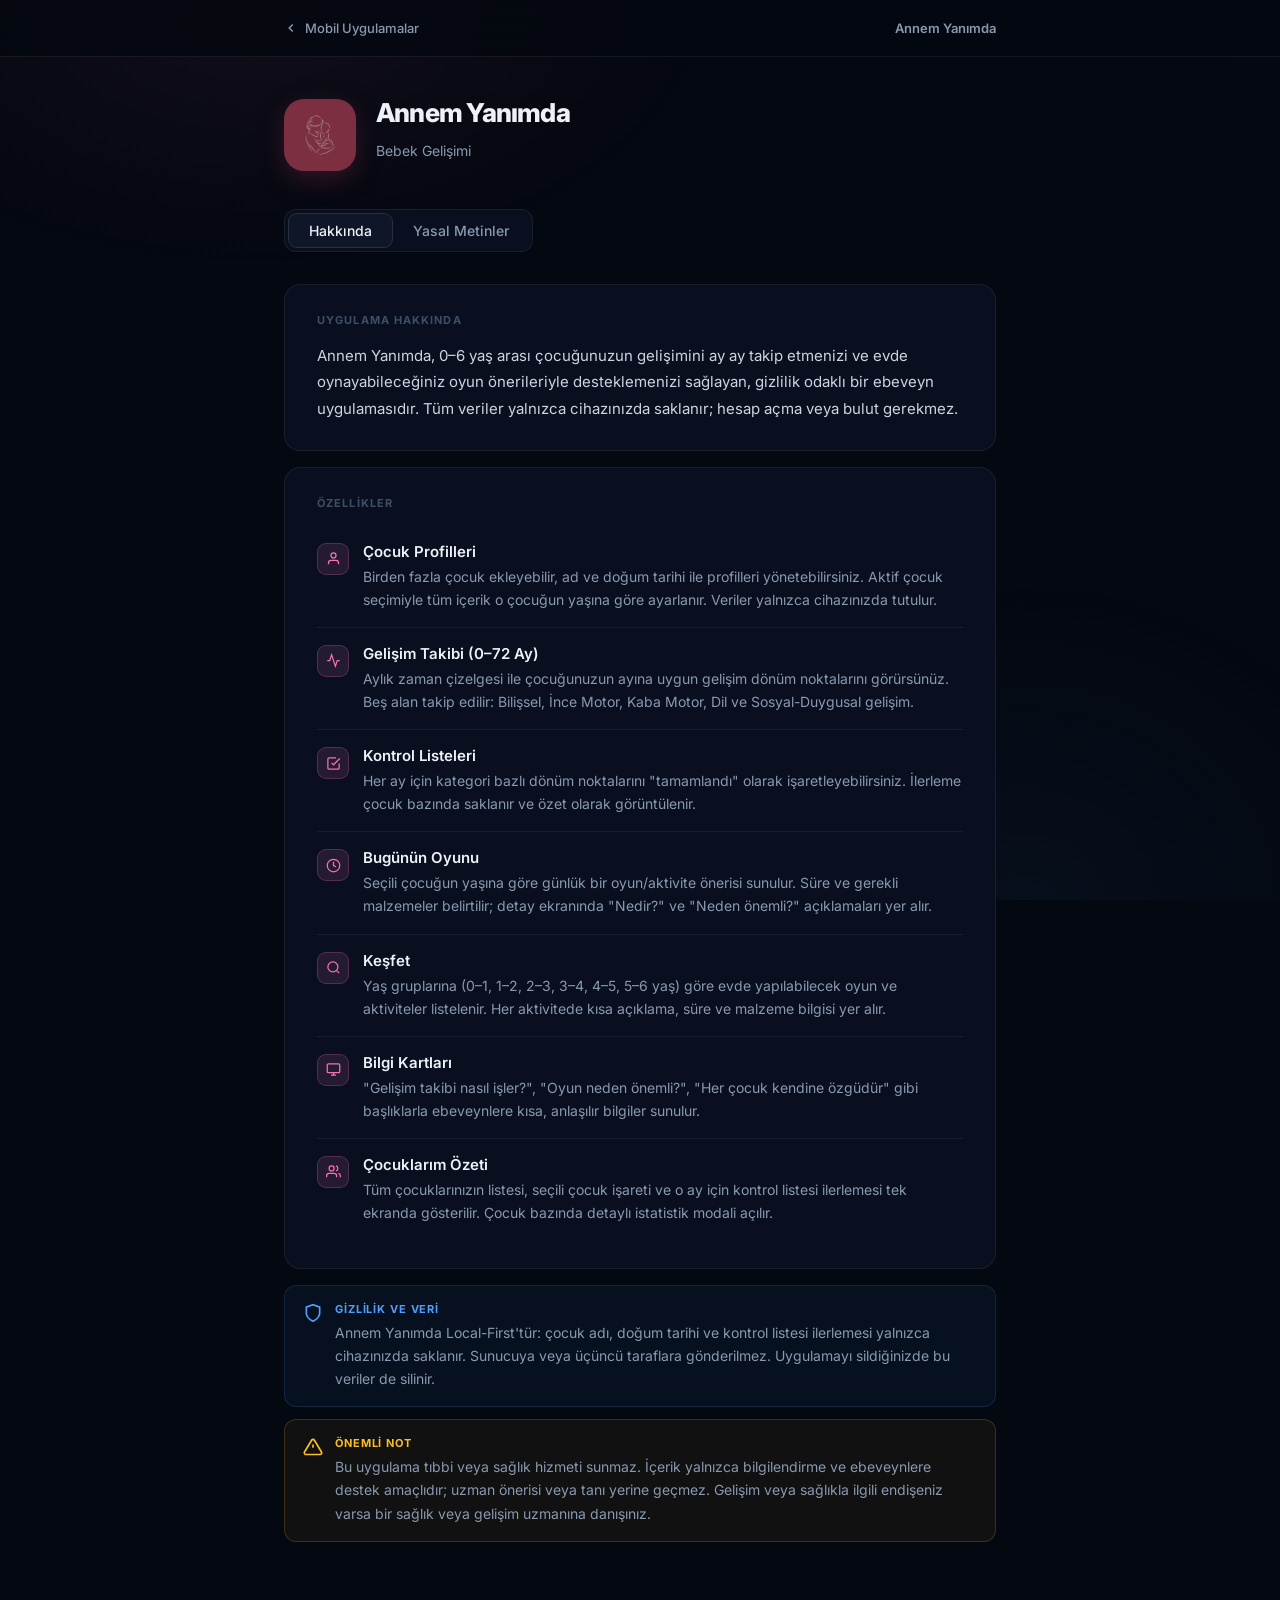
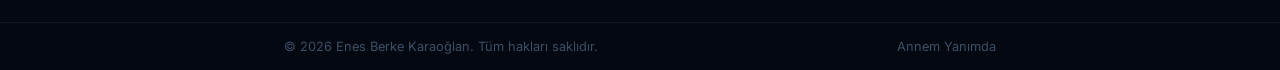
==== commit 7287cdd2: "enesberke.com version newbie" ====
--- a/annem-yanimda.html
+++ b/annem-yanimda.html
@@ -310,7 +310,7 @@
       </div>
       <div>
         <h1 class="app-title">Annem Yanımda</h1>
-        <p class="app-subtitle">0–6 Yaş Çocuk Gelişim Takip ve Oyun Öneri Uygulaması</p>
+        <p class="app-subtitle">Bebek Gelişimi</p>
       </div>
     </div>
 
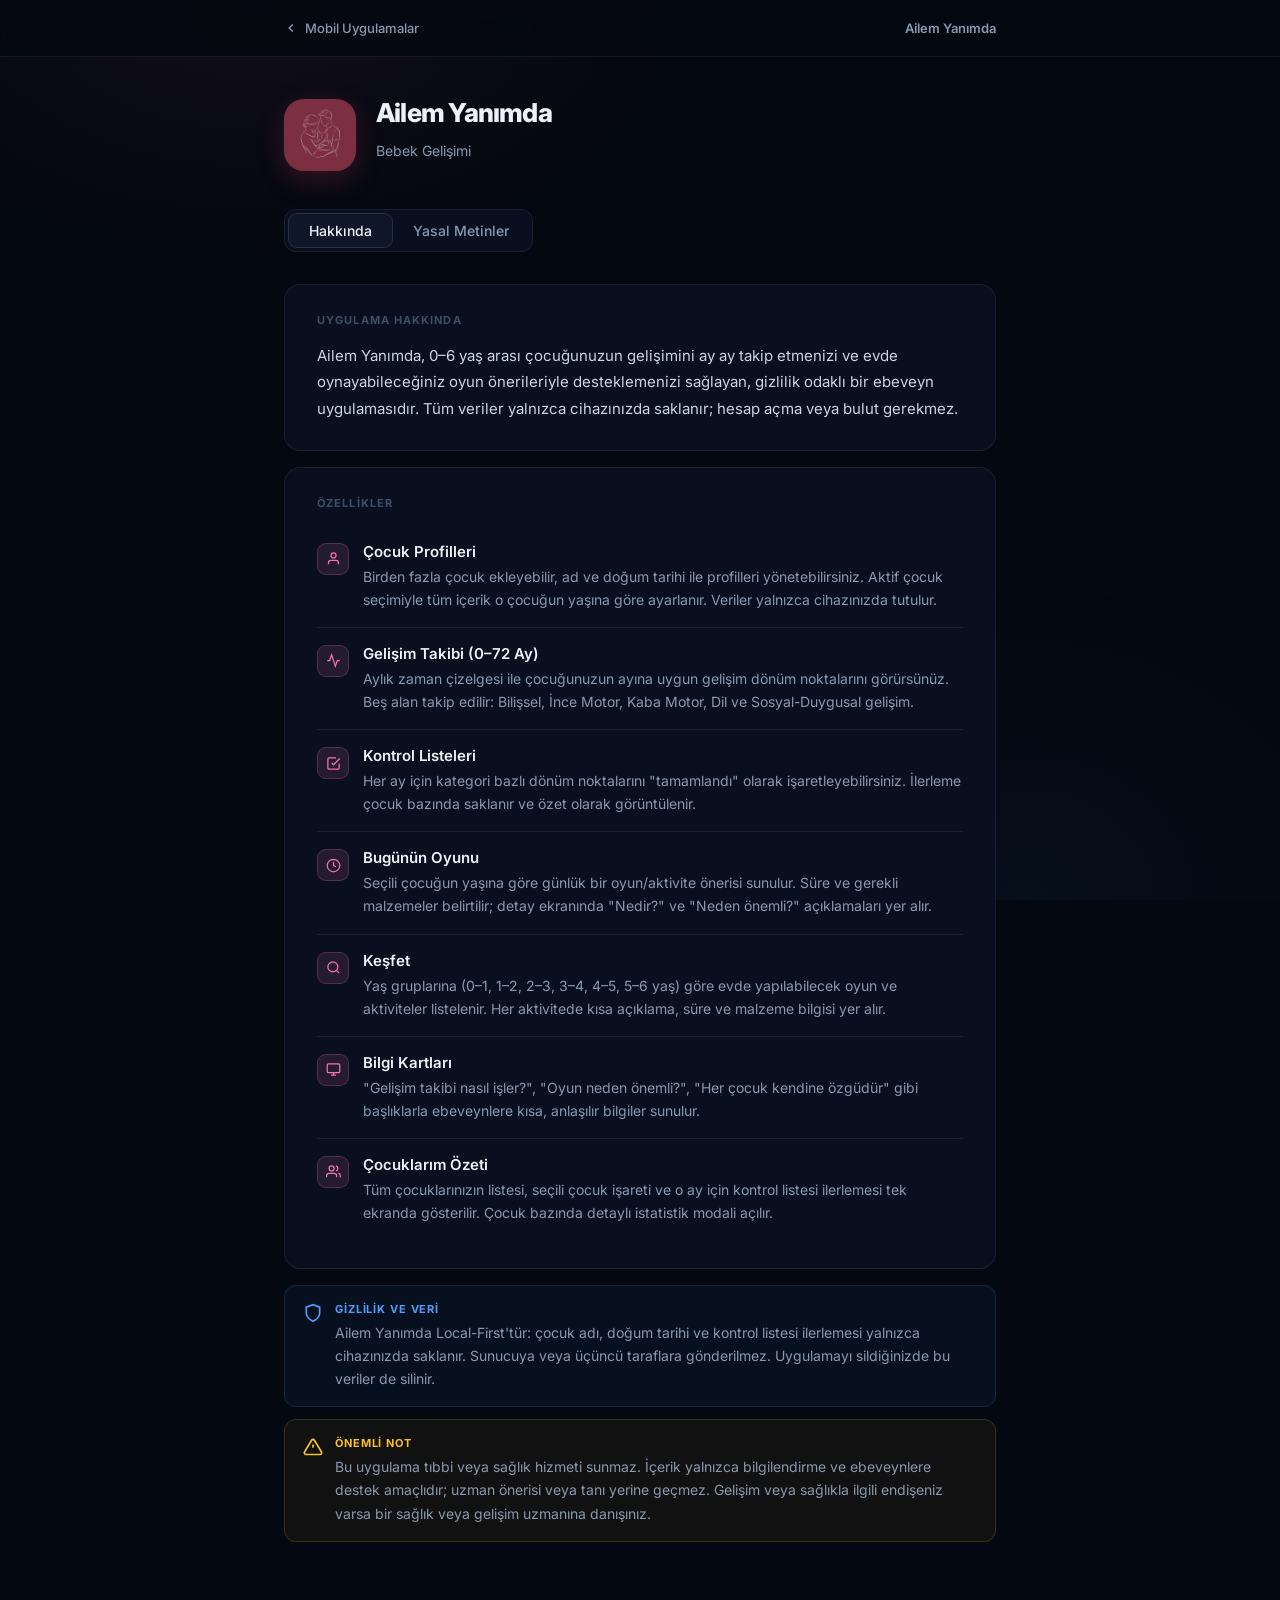
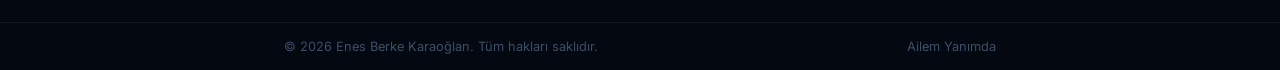
==== commit c414fb83: "asıl" ====
--- a/annem-yanimda.html
+++ b/annem-yanimda.html
@@ -4,8 +4,8 @@
 <head>
   <meta charset="UTF-8" />
   <meta name="viewport" content="width=device-width, initial-scale=1.0" />
-  <title>Annem Yanımda · Hakkında & Yasal Metinler</title>
-  <meta name="description" content="Annem Yanımda — 0–6 yaş çocuk gelişim takip ve oyun öneri uygulaması. Hakkında, özellikler ve yasal metinler." />
+  <title>Ailem Yanımda · Hakkında & Yasal Metinler</title>
+  <meta name="description" content="Ailem Yanımda — 0–6 yaş çocuk gelişim takip ve oyun öneri uygulaması. Hakkında, özellikler ve yasal metinler." />
 
   <link rel="preconnect" href="https://fonts.googleapis.com">
   <link rel="preconnect" href="https://fonts.gstatic.com" crossorigin>
@@ -298,7 +298,7 @@
         <svg xmlns="http://www.w3.org/2000/svg" width="14" height="14" viewBox="0 0 24 24" fill="none" stroke="currentColor" stroke-width="2.5"><path d="m15 18-6-6 6-6"/></svg>
         Mobil Uygulamalar
       </a>
-      <span style="font-size:0.8125rem; font-weight:600; color:var(--muted);">Annem Yanımda</span>
+      <span style="font-size:0.8125rem; font-weight:600; color:var(--muted);">Ailem Yanımda</span>
     </div>
   </header>
 
@@ -306,10 +306,10 @@
     <!-- App Hero -->
     <div class="app-hero">
       <div class="app-icon">
-        <img src="./görsel/annemyanimdalogo.png" alt="Annem Yanımda" loading="lazy" />
+        <img src="./görsel/annemyanımdalogo.png" alt="Ailem Yanımda" loading="lazy" />
       </div>
       <div>
-        <h1 class="app-title">Annem Yanımda</h1>
+        <h1 class="app-title">Ailem Yanımda</h1>
         <p class="app-subtitle">Bebek Gelişimi</p>
       </div>
     </div>
@@ -329,7 +329,7 @@
       <div class="card">
         <div class="card-title">Uygulama Hakkında</div>
         <p style="font-size:0.9375rem; color:#cbd5e1; line-height:1.75; margin:0;">
-          Annem Yanımda, 0–6 yaş arası çocuğunuzun gelişimini ay ay takip etmenizi ve evde oynayabileceğiniz oyun önerileriyle desteklemenizi sağlayan, gizlilik odaklı bir ebeveyn uygulamasıdır. Tüm veriler yalnızca cihazınızda saklanır; hesap açma veya bulut gerekmez.
+          Ailem Yanımda, 0–6 yaş arası çocuğunuzun gelişimini ay ay takip etmenizi ve evde oynayabileceğiniz oyun önerileriyle desteklemenizi sağlayan, gizlilik odaklı bir ebeveyn uygulamasıdır. Tüm veriler yalnızca cihazınızda saklanır; hesap açma veya bulut gerekmez.
         </p>
       </div>
 
@@ -416,7 +416,7 @@
         <svg class="notice-icon" xmlns="http://www.w3.org/2000/svg" viewBox="0 0 24 24" fill="none" stroke="#4f9eff" stroke-width="2"><path d="M12 22s8-4 8-10V5l-8-3-8 3v7c0 6 8 10 8 10z"/></svg>
         <div>
           <div style="font-size:0.6875rem; font-weight:700; text-transform:uppercase; letter-spacing:0.08em; color:#4f9eff; margin-bottom:5px;">Gizlilik ve Veri</div>
-          <p>Annem Yanımda Local-First'tür: çocuk adı, doğum tarihi ve kontrol listesi ilerlemesi yalnızca cihazınızda saklanır. Sunucuya veya üçüncü taraflara gönderilmez. Uygulamayı sildiğinizde bu veriler de silinir.</p>
+          <p>Ailem Yanımda Local-First'tür: çocuk adı, doğum tarihi ve kontrol listesi ilerlemesi yalnızca cihazınızda saklanır. Sunucuya veya üçüncü taraflara gönderilmez. Uygulamayı sildiğinizde bu veriler de silinir.</p>
         </div>
       </div>
 
@@ -433,8 +433,8 @@
     <!-- Yasal Metinler Panel -->
     <div id="panel-yasal" role="tabpanel" aria-labelledby="tab-yasal" class="tab-panel">
 
-      <div class="card">
-        <div class="card-title">Yasal Metinler · Annem Yanımda</div>
+        <div class="card">
+        <div class="card-title">Yasal Metinler · Ailem Yanımda</div>
 
         <div class="legal-item">
           <div class="legal-num">01</div>
@@ -467,7 +467,7 @@
   <footer>
     <div class="footer-inner">
       <p>© <span id="year"></span> Enes Berke Karaoğlan. Tüm hakları saklıdır.</p>
-      <p>Annem Yanımda</p>
+      <p>Ailem Yanımda</p>
     </div>
   </footer>
 
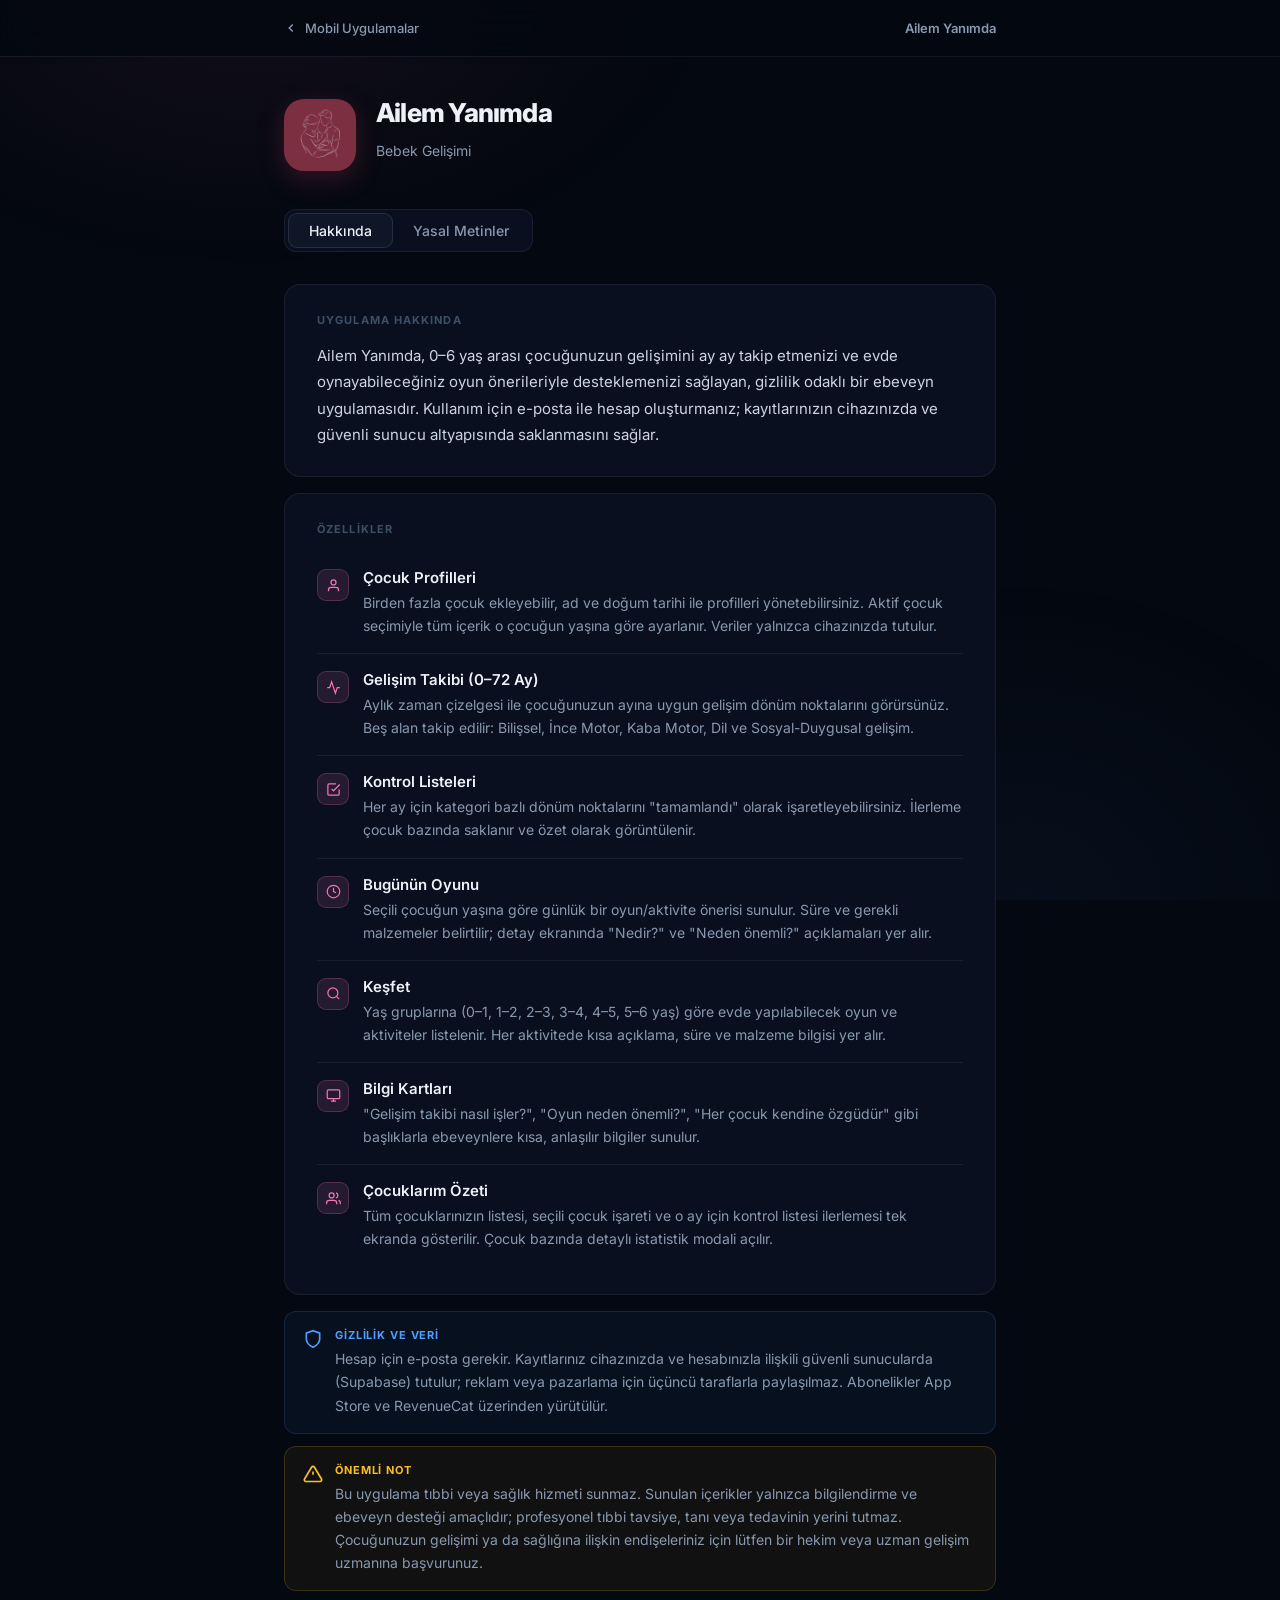
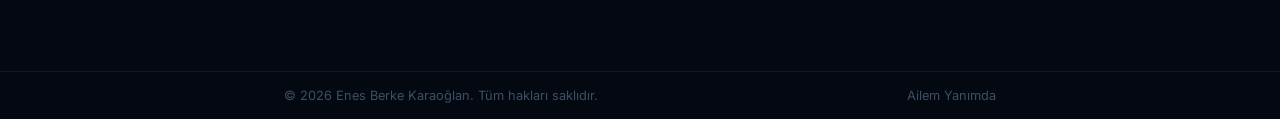
==== commit 0b08c0b0: "v3" ====
--- a/annem-yanimda.html
+++ b/annem-yanimda.html
@@ -329,7 +329,7 @@
       <div class="card">
         <div class="card-title">Uygulama Hakkında</div>
         <p style="font-size:0.9375rem; color:#cbd5e1; line-height:1.75; margin:0;">
-          Ailem Yanımda, 0–6 yaş arası çocuğunuzun gelişimini ay ay takip etmenizi ve evde oynayabileceğiniz oyun önerileriyle desteklemenizi sağlayan, gizlilik odaklı bir ebeveyn uygulamasıdır. Tüm veriler yalnızca cihazınızda saklanır; hesap açma veya bulut gerekmez.
+          Ailem Yanımda, 0–6 yaş arası çocuğunuzun gelişimini ay ay takip etmenizi ve evde oynayabileceğiniz oyun önerileriyle desteklemenizi sağlayan, gizlilik odaklı bir ebeveyn uygulamasıdır. Kullanım için e-posta ile hesap oluşturmanız; kayıtlarınızın cihazınızda ve güvenli sunucu altyapısında saklanmasını sağlar.
         </p>
       </div>
 
@@ -416,7 +416,7 @@
         <svg class="notice-icon" xmlns="http://www.w3.org/2000/svg" viewBox="0 0 24 24" fill="none" stroke="#4f9eff" stroke-width="2"><path d="M12 22s8-4 8-10V5l-8-3-8 3v7c0 6 8 10 8 10z"/></svg>
         <div>
           <div style="font-size:0.6875rem; font-weight:700; text-transform:uppercase; letter-spacing:0.08em; color:#4f9eff; margin-bottom:5px;">Gizlilik ve Veri</div>
-          <p>Ailem Yanımda Local-First'tür: çocuk adı, doğum tarihi ve kontrol listesi ilerlemesi yalnızca cihazınızda saklanır. Sunucuya veya üçüncü taraflara gönderilmez. Uygulamayı sildiğinizde bu veriler de silinir.</p>
+          <p>Hesap için e-posta gerekir. Kayıtlarınız cihazınızda ve hesabınızla ilişkili güvenli sunucularda (Supabase) tutulur; reklam veya pazarlama için üçüncü taraflarla paylaşılmaz. Abonelikler App Store ve RevenueCat üzerinden yürütülür.</p>
         </div>
       </div>
 
@@ -424,7 +424,7 @@
         <svg class="notice-icon" xmlns="http://www.w3.org/2000/svg" viewBox="0 0 24 24" fill="none" stroke="#fbbf24" stroke-width="2"><path d="M10.29 3.86 1.82 18a2 2 0 0 0 1.71 3h16.94a2 2 0 0 0 1.71-3L13.71 3.86a2 2 0 0 0-3.42 0z"/><line x1="12" y1="9" x2="12" y2="13"/><line x1="12" y1="17" x2="12.01" y2="17"/></svg>
         <div>
           <div style="font-size:0.6875rem; font-weight:700; text-transform:uppercase; letter-spacing:0.08em; color:#fbbf24; margin-bottom:5px;">Önemli Not</div>
-          <p>Bu uygulama tıbbi veya sağlık hizmeti sunmaz. İçerik yalnızca bilgilendirme ve ebeveynlere destek amaçlıdır; uzman önerisi veya tanı yerine geçmez. Gelişim veya sağlıkla ilgili endişeniz varsa bir sağlık veya gelişim uzmanına danışınız.</p>
+          <p>Bu uygulama tıbbi veya sağlık hizmeti sunmaz. Sunulan içerikler yalnızca bilgilendirme ve ebeveyn desteği amaçlıdır; profesyonel tıbbi tavsiye, tanı veya tedavinin yerini tutmaz. Çocuğunuzun gelişimi ya da sağlığına ilişkin endişeleriniz için lütfen bir hekim veya uzman gelişim uzmanına başvurunuz.</p>
         </div>
       </div>
 
@@ -439,25 +439,31 @@
         <div class="legal-item">
           <div class="legal-num">01</div>
           <div class="legal-title">Sorumluluk Reddi</div>
-          <p class="legal-text">Bu uygulama tıbbi veya sağlık hizmeti sunmaz. İçerik yalnızca bilgilendirme ve ebeveynlere destek amaçlıdır; uzman önerisi veya tanı yerine geçmez. Gelişim veya sağlıkla ilgili endişeniz varsa lütfen bir sağlık veya gelişim uzmanına danışın.</p>
+          <p class="legal-text">Bu uygulama tıbbi veya sağlık hizmeti sunmaz. Sunulan içerikler yalnızca bilgilendirme ve ebeveyn desteği amacıyla hazırlanmış olup profesyonel tıbbi tavsiye, tanı veya tedavinin yerini tutmaz. Çocuğunuzun gelişimi ya da sağlığına ilişkin endişeleriniz için lütfen bir hekim veya uzman gelişim uzmanına başvurunuz.</p>
         </div>
 
         <div class="legal-item">
           <div class="legal-num">02</div>
-          <div class="legal-title">Gizlilik ve Veri</div>
-          <p class="legal-text">Uygulama verilerinizi yalnızca cihazınızda saklar; sunucuya veya üçüncü taraflara gönderilmez. Çocuk profilleri, doğum tarihi ve kontrol listesi ilerlemesi cihaz hafızasında tutulur. Uygulamayı kaldırdığınızda bu veriler silinir.</p>
+          <div class="legal-title">Gizlilik ve Veri Güvenliği</div>
+          <p class="legal-text">Uygulamayı kullanabilmek için e-posta adresi ile hesap oluşturmanız gerekmektedir. Girdiğiniz veriler (çocuk adı, doğum tarihi, uyku, beslenme, büyüme, sağlık, ilaç/aşı, diş ve günlük kayıtları) hem cihazınızda hem de hesabınızla ilişkili güvenli sunucularda (Supabase) saklanır. Bu sayede cihaz değişikliği veya uygulama yeniden yüklemesinde verilerinize erişmeye devam edebilirsiniz. Abonelik işlemleri Apple App Store ve RevenueCat altyapısı üzerinden yürütülür. Verileriniz reklam, pazarlama veya analitik amaçlarla üçüncü taraflarla paylaşılmaz.</p>
         </div>
 
         <div class="legal-item">
           <div class="legal-num">03</div>
-          <div class="legal-title">KVKK</div>
-          <p class="legal-text">Kişisel verileriniz (çocuk adı, doğum tarihi ve uygulama içi işaretlemeler) yalnızca uygulamanın çalışması için cihazınızda işlenir. Veriler toplu olarak veya anonim olarak üçüncü taraflarla paylaşılmaz. Veri sorumlusu uygulama geliştiricisidir.</p>
+          <div class="legal-title">Kişisel Verilerin Korunması (KVKK)</div>
+          <p class="legal-text">6698 sayılı Kişisel Verilerin Korunması Kanunu kapsamında işlenen kişisel veriler şunlardır: e-posta adresi (kimlik doğrulama), çocuk adı ve doğum tarihi, sağlık kayıtları (ateş, semptom, ilaç, aşı bilgileri), beslenme ve uyku verileri ile günlük notları. Bu veriler; uygulamanın temel işlevlerini yerine getirmek ve abonelik durumunu yönetmek amacıyla işlenmektedir. Veriler, Supabase (ABD) altyapısında şifreli olarak depolanmakta olup yurt dışına aktarım KVKK'nın 9. maddesi çerçevesinde gerçekleşmektedir. Veri sorumlusu uygulama geliştiricisidir. Kişisel verilerinize ilişkin erişim, düzeltme, silme ve itiraz haklarınızı kullanmak için gizlilik politikamıza başvurabilirsiniz.</p>
         </div>
 
         <div class="legal-item">
           <div class="legal-num">04</div>
+          <div class="legal-title">Abonelik ve Ücretlendirme</div>
+          <p class="legal-text">Uygulama, kayıt sonrası 3 günlük ücretsiz deneme süresi sunmaktadır. Deneme süresinin ardından tüm özelliklere erişim için Pro üyelik gerekmektedir. Abonelikler Apple App Store üzerinden satın alınır ve yönetilir; ücret, seçilen plana göre haftalık veya aylık olarak iTunes hesabınızdan tahsil edilir. Aboneliğinizi Ayarlar &gt; Apple Kimliği &gt; Abonelikler bölümünden veya App Store üzerinden dilediğiniz zaman iptal edebilirsiniz. Mevcut dönem sona erene kadar Pro özelliklerine erişiminiz devam eder. Kullanılmayan deneme süresi için iade yapılmaz.</p>
+        </div>
+
+        <div class="legal-item">
+          <div class="legal-num">05</div>
           <div class="legal-title">Kullanım Koşulları</div>
-          <p class="legal-text">Uygulamayı kullanarak içeriğin bilgilendirme amaçlı olduğunu ve profesyonel tavsiye yerine geçmediğini kabul etmiş olursunuz. İçerikler genel gelişim bilgisi niteliğindedir; kişiye özel değerlendirme yapılmaz.</p>
+          <p class="legal-text">Uygulamayı kullanarak; sunulan içeriklerin genel bilgilendirme amacı taşıdığını, kişiye özel tıbbi veya gelişimsel değerlendirme niteliği taşımadığını ve profesyonel uzman tavsiyesinin yerini tutmadığını kabul etmiş olursunuz. İçerikler genel gelişim bilgisi niteliğinde olup bireysel farklılıkları yansıtmaz. Uygulamanın kötüye kullanımından ya da hatalı yorumlanmasından doğabilecek sonuçlardan geliştirici sorumlu tutulamaz.</p>
         </div>
 
       </div>
